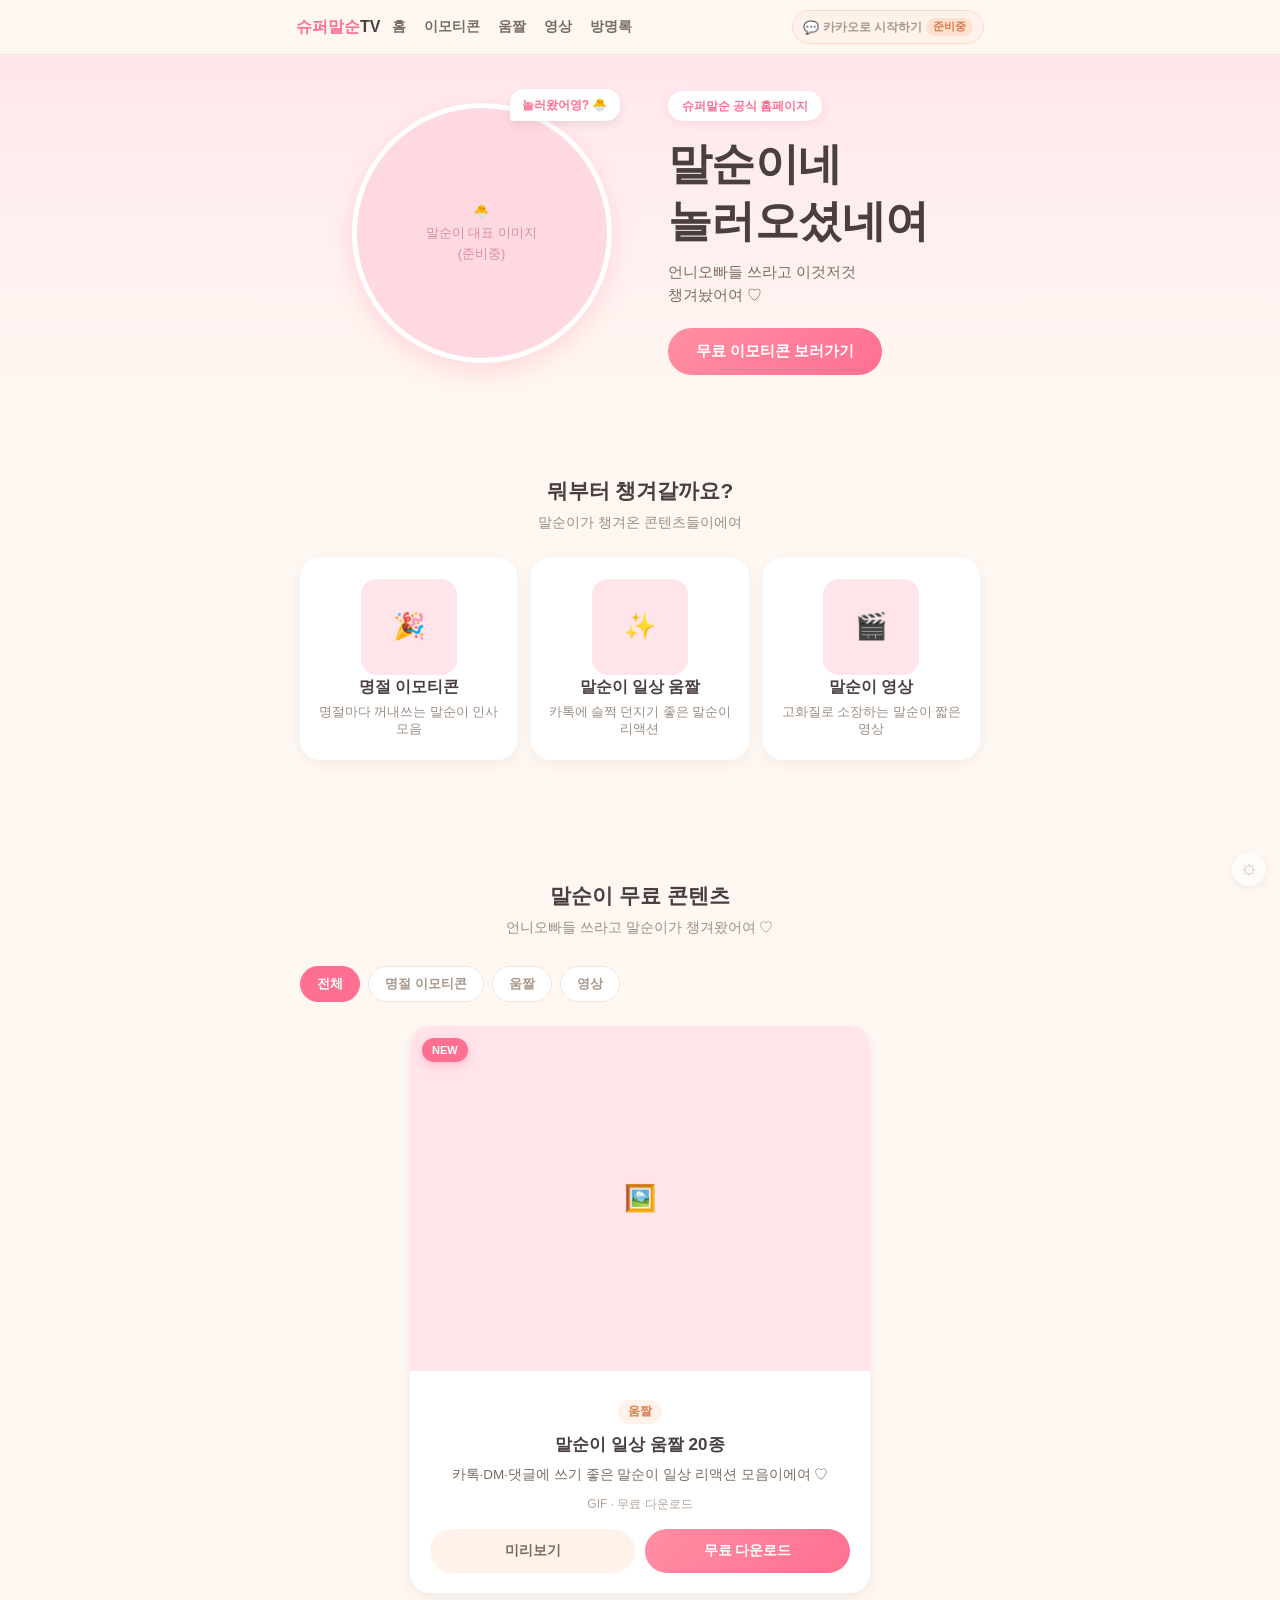
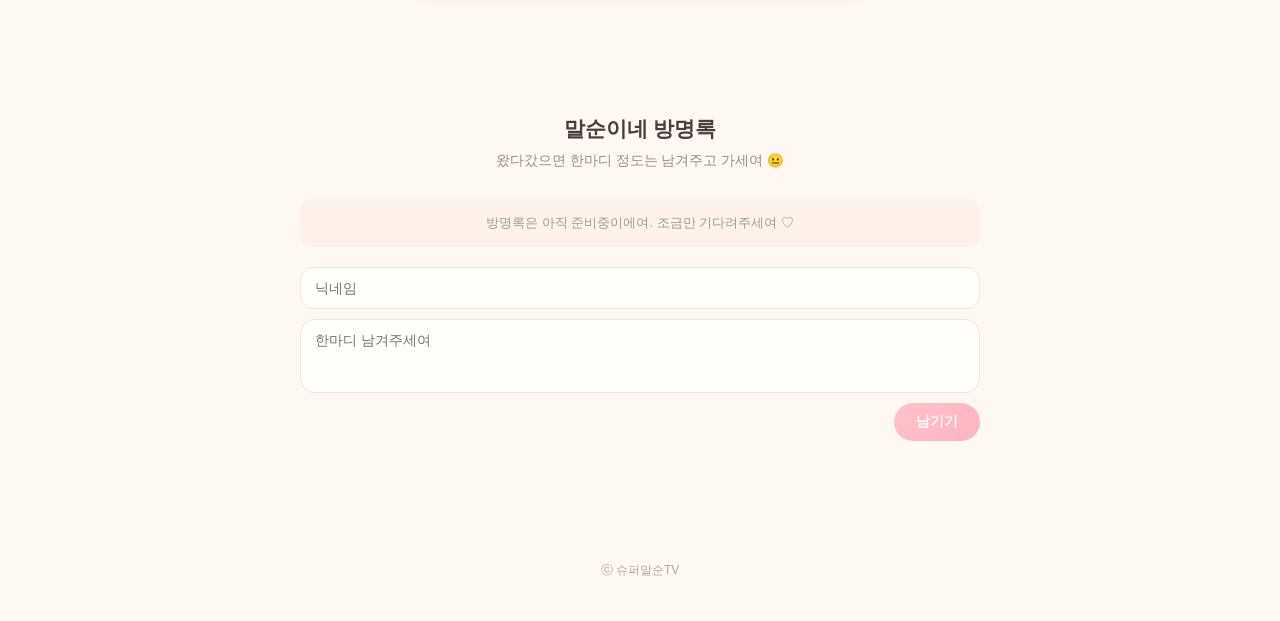
==== index.html @ b6ed2a82 "Initial commit: 슈퍼말순 홈페이지 Co-Authored-By: Claude Sonnet 5 <noreply@anthropic.com>" ====
<!DOCTYPE html>
<html lang="ko">
<head>
<meta charset="UTF-8" />
<meta name="viewport" content="width=device-width, initial-scale=1.0" />
<title>슈퍼말순TV 공식 홈페이지</title>
<link rel="stylesheet" href="style.css" />
</head>
<body>

  <!-- 관리자 모드 표시 배지 (관리자 모드일 때만 보임) -->
  <div id="adminModeBadge" class="admin-mode-badge" hidden>🛠 관리자 모드 (테스트)</div>

  <!-- 상단 브랜드 헤더 -->
  <header class="site-header">
    <div class="site-header-inner">
      <a href="#home" class="brand" data-scroll>슈퍼말순<span>TV</span></a>

      <nav class="main-nav" aria-label="주요 메뉴">
        <a href="#home" data-scroll>홈</a>
        <a href="#contentSection" data-scroll data-filter="all">이모티콘</a>
        <a href="#contentSection" data-scroll data-filter="gif">움짤</a>
        <a href="#contentSection" data-scroll data-filter="video">영상</a>
        <a href="#guestbookSection" data-scroll>방명록</a>
      </nav>

      <button type="button" class="btn-kakao" disabled>
        <span class="kakao-icon" aria-hidden="true">💬</span>
        <span class="kakao-text">카카오로 시작하기</span>
        <span class="badge-soon">준비중</span>
      </button>
    </div>
  </header>

  <main>
    <!-- HERO -->
    <section id="home" class="hero">
      <div class="hero-inner">
        <div class="hero-text">
          <p class="hero-badge">슈퍼말순 공식 홈페이지</p>
          <h1 class="hero-title">말순이네<br />놀러오셨네여</h1>
          <p class="hero-sub">언니오빠들 쓰라고 이것저것<br />챙겨놨어여 ♡</p>
          <button type="button" id="heroCta" class="btn btn-primary hero-cta">
            무료 이모티콘 보러가기
          </button>
        </div>

        <div class="hero-image-wrap">
          <div class="hero-speech-bubble">놀러왔어영? 🐣</div>
          <div class="hero-image">
            <span class="placeholder-text">🐣<br />말순이 대표 이미지<br />(준비중)</span>
            <!-- 실제 이미지 준비되면 images/malsoon-main.png 로 자동 표시됩니다 -->
            <!-- 관리자 모드에서 이미지를 바꾸면 이 img의 src가 JS로 교체됩니다 -->
            <img src="images/malsoon-main.png" alt="슈퍼말순 대표 이미지" onerror="this.style.display='none'" />
          </div>
          <button type="button" id="changeHeroImageBtn" class="btn btn-secondary hero-image-edit-btn" hidden>
            메인 이미지 변경
          </button>
          <input type="file" id="heroImageInput" accept="image/*" hidden />
        </div>
      </div>

      <!-- 관리자 전용 HERO 편집 패널 (관리자 모드일 때만 보임) -->
      <div id="heroAdminPanel" class="admin-panel" hidden>
        <p class="admin-panel-title">🛠 관리자 편집 — 메인 HERO</p>

        <div class="admin-field">
          <label for="heroTitleInput">제목</label>
          <textarea id="heroTitleInput" rows="2"></textarea>
        </div>

        <div class="admin-field">
          <label for="heroDescInput">설명</label>
          <textarea id="heroDescInput" rows="2"></textarea>
        </div>

        <div class="admin-panel-buttons">
          <button type="button" id="heroCancelBtn" class="btn btn-secondary">취소</button>
          <button type="button" id="heroSaveBtn" class="btn btn-primary">저장</button>
        </div>
        <p class="admin-panel-note">※ 지금은 이 브라우저에만 임시 저장돼여 (localStorage)</p>
      </div>
    </section>

    <!-- 카테고리 -->
    <section class="section category-section">
      <h2 class="section-title">뭐부터 챙겨갈까요?</h2>
      <p class="section-sub">말순이가 챙겨온 콘텐츠들이에여</p>

      <div class="category-grid">
        <button type="button" class="category-card" data-filter="holiday">
          <div class="category-image">
            <span class="placeholder-text small">🎉</span>
            <img src="images/category-holiday.png" alt="명절 이모티콘" onerror="this.remove()" />
          </div>
          <h3 class="category-title">명절 이모티콘</h3>
          <p class="category-desc">명절마다 꺼내쓰는 말순이 인사 모음</p>
        </button>

        <button type="button" class="category-card" data-filter="gif">
          <div class="category-image">
            <span class="placeholder-text small">✨</span>
            <img src="images/category-gif.png" alt="말순이 일상 움짤" onerror="this.remove()" />
          </div>
          <h3 class="category-title">말순이 일상 움짤</h3>
          <p class="category-desc">카톡에 슬쩍 던지기 좋은 말순이 리액션</p>
        </button>

        <button type="button" class="category-card" data-filter="video">
          <div class="category-image">
            <span class="placeholder-text small">🎬</span>
            <img src="images/category-video.png" alt="말순이 영상" onerror="this.remove()" />
          </div>
          <h3 class="category-title">말순이 영상</h3>
          <p class="category-desc">고화질로 소장하는 말순이 짧은 영상</p>
        </button>
      </div>
    </section>

    <!-- 콘텐츠 카드 -->
    <section id="contentSection" class="section emoji-section">
      <div class="section-title-row">
        <div class="section-title-deco">
          <img src="images/malsoon-icon.png" alt="" onerror="this.parentElement.style.display='none'" />
        </div>
        <div>
          <h2 class="section-title">말순이 무료 콘텐츠</h2>
          <p class="section-sub">언니오빠들 쓰라고 말순이가 챙겨왔어여 ♡</p>
        </div>
      </div>

      <div class="filter-tabs" id="filterTabs">
        <button type="button" class="filter-tab active" data-filter="all">전체</button>
        <button type="button" class="filter-tab" data-filter="holiday">명절 이모티콘</button>
        <button type="button" class="filter-tab" data-filter="gif">움짤</button>
        <button type="button" class="filter-tab" data-filter="video">영상</button>
      </div>

      <!-- 콘텐츠 카드는 script.js의 contents 배열을 읽어 자동으로 채워집니다 -->
      <div id="contentList" class="emoji-set-list"></div>
    </section>

    <!-- 다운로드 전 구독 팝업 -->
    <div id="subscribeModal" class="modal-overlay">
      <div class="modal-box">
        <p class="modal-title">잠깐만여 ✋</p>
        <p class="modal-text">말순이가 공짜로 챙겨드리는 거니까</p>
        <p class="modal-text">슈퍼말순TV 구독 한번만 부탁드려여 ♡</p>
        <div class="modal-buttons">
          <button id="goSubscribeBtn" class="btn btn-secondary">유튜브 구독하러 가기</button>
          <button id="goKakaoChannelBtn" class="btn btn-secondary">말순이 카카오채널 친구추가</button>
          <button id="confirmDownloadBtn" class="btn btn-primary">이미 했어여 → 다운로드</button>
        </div>
      </div>
    </div>

    <!-- 콘텐츠 미리보기 팝업 (이미지 / 추후 GIF·MP4 대응) -->
    <div id="previewModal" class="modal-overlay">
      <div class="modal-box preview-box">
        <button id="closePreviewBtn" class="preview-close" aria-label="닫기">×</button>
        <div id="previewMedia" class="preview-media"></div>
        <p id="previewTitle" class="preview-title"></p>
      </div>
    </div>

    <!-- 방명록 -->
    <section id="guestbookSection" class="section guestbook-section">
      <div class="guestbook-header">
        <div>
          <h2 class="section-title">말순이네 방명록</h2>
          <p class="section-sub">왔다갔으면 한마디 정도는 남겨주고 가세여 😐</p>
        </div>
        <div class="guestbook-character">
          <img src="images/malsoon-guestbook.png" alt="" onerror="this.parentElement.style.display='none'" />
        </div>
      </div>

      <div id="guestbookNotice" class="guestbook-notice" hidden></div>

      <form id="guestbookForm" class="guestbook-form">
        <input
          type="text"
          id="nickname"
          placeholder="닉네임"
          maxlength="20"
          autocomplete="off"
          required
        />
        <textarea
          id="message"
          placeholder="한마디 남겨주세여"
          maxlength="150"
          rows="3"
          required
        ></textarea>
        <button type="submit" id="submitBtn" class="btn btn-primary">남기기</button>
      </form>

      <ul id="guestbookList" class="guestbook-list"></ul>
    </section>
  </main>

  <footer class="footer">
    <div class="footer-character">
      <img src="images/malsoon-footer.png" alt="" onerror="this.parentElement.style.display='none'" />
    </div>
    <p>ⓒ 슈퍼말순TV</p>
  </footer>

  <!-- 관리자 진입 버튼 (일반 방문자에게 방해되지 않도록 아주 작게) -->
  <button type="button" id="adminGearBtn" class="admin-gear-btn" aria-label="관리자 모드">⚙</button>

  <!-- 관리자 비밀번호 입력 팝업 -->
  <!-- 테스트용 관리자 기능이며 실제 공개 전 서버 인증 방식으로 교체 필요 -->
  <div id="adminLoginModal" class="modal-overlay">
    <div class="modal-box admin-login-box">
      <p class="modal-title">관리자 모드</p>
      <p class="modal-text">테스트용 관리자 비밀번호를 입력해주세여</p>
      <input
        type="password"
        id="adminPasswordInput"
        class="admin-password-input"
        placeholder="비밀번호"
        autocomplete="off"
      />
      <p id="adminLoginError" class="admin-login-error" hidden>비밀번호가 틀렸어여</p>
      <div class="modal-buttons">
        <button type="button" id="adminLoginCancelBtn" class="btn btn-secondary">취소</button>
        <button type="button" id="adminLoginConfirmBtn" class="btn btn-primary">확인</button>
      </div>
    </div>
  </div>

  <!-- Supabase 클라이언트 (방명록 저장용) -->
  <script src="https://cdn.jsdelivr.net/npm/@supabase/supabase-js@2"></script>
  <script src="script.js"></script>
</body>
</html>
---- style.css ----
/* ===== 기본 설정 ===== */
* {
  box-sizing: border-box;
}

html {
  scroll-behavior: smooth;
}

body {
  margin: 0;
  padding: 0;
  background-color: #fff8f2; /* 따뜻한 아이보리 */
  color: #4a3f3f;
  font-family: "Apple SD Gothic Neo", "Malgun Gothic", "Pretendard", sans-serif;
  line-height: 1.5;
}

img {
  max-width: 100%;
  display: block;
}

/* hidden 속성은 다른 클래스의 display 값보다 항상 우선합니다.
   (예: 관리자 전용 버튼이 일반 방문자에게 노출되는 것을 방지) */
[hidden] {
  display: none !important;
}

button {
  font-family: inherit;
  cursor: pointer;
  border: none;
  background: none;
}

a {
  color: inherit;
  text-decoration: none;
}

/* ===== 공통 레이아웃 ===== */
.section {
  max-width: 720px;
  margin: 0 auto;
  padding: 44px 20px;
  scroll-margin-top: 64px;
}

.section-title {
  font-size: 21px;
  text-align: center;
  margin: 0 0 6px;
  color: #4a3f3f;
  font-weight: 800;
}

.section-sub {
  text-align: center;
  font-size: 13.5px;
  color: #9c8d82;
  margin-top: 0;
  margin-bottom: 24px;
}

.section-title-row {
  display: flex;
  align-items: center;
  justify-content: center;
  gap: 10px;
  margin-bottom: 4px;
}

.section-title-deco {
  width: 40px;
  height: 40px;
  flex-shrink: 0;
}

.section-title-deco img {
  width: 100%;
  height: 100%;
  object-fit: contain;
}

/* ===== 상단 브랜드 헤더 ===== */
.site-header {
  position: sticky;
  top: 0;
  z-index: 50;
  background: rgba(255, 248, 242, 0.92);
  backdrop-filter: blur(6px);
  border-bottom: 1px solid #f5e4de;
}

.site-header-inner {
  max-width: 720px;
  margin: 0 auto;
  padding: 10px 16px;
  display: flex;
  align-items: center;
  gap: 10px;
}

.brand {
  font-size: 16px;
  font-weight: 800;
  color: #ff6f91;
  white-space: nowrap;
  flex-shrink: 0;
}

.brand span {
  color: #4a3f3f;
  font-weight: 700;
}

.main-nav {
  flex: 1;
  display: flex;
  gap: 14px;
  overflow-x: auto;
  scrollbar-width: none;
  -webkit-overflow-scrolling: touch;
}

.main-nav::-webkit-scrollbar {
  display: none;
}

.main-nav a {
  font-size: 13.5px;
  font-weight: 600;
  color: #7a6c62;
  white-space: nowrap;
  padding: 4px 2px;
}

.main-nav a:hover {
  color: #ff6f91;
}

.btn-kakao {
  flex-shrink: 0;
  display: flex;
  align-items: center;
  gap: 4px;
  background: #fff2ea;
  border: 1px solid #ffd9c7;
  border-radius: 999px;
  padding: 7px 10px;
  font-size: 12px;
  font-weight: 700;
  color: #a9998c;
}

.btn-kakao:disabled {
  cursor: default;
}

.kakao-icon {
  font-size: 13px;
}

.badge-soon {
  background: #ffe1cf;
  color: #d97a4b;
  border-radius: 999px;
  padding: 2px 7px;
  font-size: 10.5px;
  font-weight: 800;
}

/* ===== HERO ===== */
.hero {
  padding: 36px 20px 40px;
  background: linear-gradient(180deg, #ffe7ec 0%, #fff8f2 100%);
  scroll-margin-top: 56px;
}

.hero-inner {
  max-width: 720px;
  margin: 0 auto;
  display: flex;
  flex-direction: column;
  align-items: center;
  gap: 24px;
  text-align: center;
}

.hero-badge {
  display: inline-block;
  background: #ffffff;
  color: #ff6f91;
  font-size: 12px;
  font-weight: 700;
  padding: 6px 14px;
  border-radius: 999px;
  margin: 0 0 14px;
  box-shadow: 0 3px 10px rgba(255, 111, 145, 0.15);
}

.hero-title {
  font-size: 32px;
  line-height: 1.3;
  margin: 0 0 12px;
  color: #4a3f3f;
  font-weight: 800;
  letter-spacing: -0.5px;
}

.hero-sub {
  font-size: 15px;
  color: #7a6c62;
  margin: 0 0 22px;
}

.hero-cta {
  padding: 14px 28px;
  font-size: 15px;
}

.hero-image-wrap {
  position: relative;
}

.hero-speech-bubble {
  position: absolute;
  top: -14px;
  right: -8px;
  background: #ffffff;
  color: #ff6f91;
  font-size: 12px;
  font-weight: 700;
  padding: 7px 12px;
  border-radius: 14px 14px 14px 2px;
  box-shadow: 0 4px 10px rgba(0, 0, 0, 0.08);
  animation: bubble-bounce 2.4s ease-in-out infinite;
  z-index: 2;
}

@keyframes bubble-bounce {
  0%, 100% { transform: translateY(0); }
  50% { transform: translateY(-4px); }
}

.hero-image {
  position: relative;
  width: 220px;
  height: 220px;
  margin: 0 auto;
  border-radius: 50%;
  background-color: #ffd9e2;
  display: flex;
  align-items: center;
  justify-content: center;
  overflow: hidden;
  border: 5px solid #ffffff;
  box-shadow: 0 10px 24px rgba(255, 111, 145, 0.2);
}

.hero-image img {
  position: absolute;
  top: 0;
  left: 0;
  width: 100%;
  height: 100%;
  object-fit: cover;
}

.placeholder-text {
  font-size: 13px;
  color: #d68fa0;
  text-align: center;
  line-height: 1.6;
}

.placeholder-text.small {
  font-size: 26px;
}

/* ===== 카테고리 ===== */
.category-grid {
  display: grid;
  grid-template-columns: 1fr;
  gap: 14px;
}

.category-card {
  background: #ffffff;
  border-radius: 20px;
  padding: 16px;
  text-align: left;
  box-shadow: 0 4px 14px rgba(0, 0, 0, 0.05);
  display: grid;
  grid-template-columns: 68px 1fr;
  grid-template-rows: auto auto;
  align-items: center;
  column-gap: 14px;
  row-gap: 2px;
  transition: transform 0.15s ease, box-shadow 0.15s ease;
}

.category-card:hover,
.category-card:active {
  transform: translateY(-2px);
  box-shadow: 0 8px 18px rgba(255, 111, 145, 0.15);
}

.category-image {
  position: relative;
  grid-column: 1;
  grid-row: 1 / 3;
  width: 68px;
  height: 68px;
  flex-shrink: 0;
  border-radius: 16px;
  background-color: #ffe4ea;
  display: flex;
  align-items: center;
  justify-content: center;
  overflow: hidden;
}

.category-image img {
  position: absolute;
  top: 0;
  left: 0;
  width: 100%;
  height: 100%;
  object-fit: cover;
}

.category-title {
  grid-column: 2;
  grid-row: 1;
  font-size: 15.5px;
  margin: 0 0 4px;
  color: #4a3f3f;
  font-weight: 700;
}

.category-desc {
  grid-column: 2;
  grid-row: 2;
  font-size: 12.5px;
  color: #9c8d82;
  margin: 0;
}

/* ===== 필터 탭 ===== */
.filter-tabs {
  display: flex;
  gap: 8px;
  overflow-x: auto;
  padding-bottom: 4px;
  margin-bottom: 20px;
  scrollbar-width: none;
}

.filter-tabs::-webkit-scrollbar {
  display: none;
}

.filter-tab {
  flex-shrink: 0;
  padding: 8px 16px;
  border-radius: 999px;
  font-size: 13px;
  font-weight: 700;
  color: #a9998c;
  background: #ffffff;
  border: 1px solid #f5e4de;
  transition: background 0.15s ease, color 0.15s ease;
}

.filter-tab.active {
  background: #ff6f91;
  color: #ffffff;
  border-color: #ff6f91;
}

/* ===== 콘텐츠 카드 ===== */
.emoji-set-list {
  display: flex;
  flex-direction: column;
  gap: 18px;
}

.emoji-set-card {
  position: relative;
  background-color: #fff;
  border-radius: 20px;
  overflow: hidden;
  box-shadow: 0 4px 14px rgba(0, 0, 0, 0.06);
  transition: transform 0.15s ease;
}

.emoji-set-card:hover {
  transform: translateY(-2px);
}

.new-badge {
  position: absolute;
  top: 12px;
  left: 12px;
  background: #ff6f91;
  color: #fff;
  font-size: 11px;
  font-weight: 800;
  padding: 4px 10px;
  border-radius: 999px;
  z-index: 2;
  box-shadow: 0 3px 8px rgba(255, 111, 145, 0.35);
}

.emoji-set-image {
  position: relative;
  width: 100%;
  aspect-ratio: 4 / 3;
  background-color: #ffe4ea;
  display: flex;
  align-items: center;
  justify-content: center;
}

.emoji-set-image img {
  position: absolute;
  top: 0;
  left: 0;
  width: 100%;
  height: 100%;
  object-fit: cover;
}

.emoji-set-body {
  padding: 18px 20px 20px;
  text-align: center;
}

.emoji-set-category {
  display: inline-block;
  background: #fff2ea;
  color: #d97a4b;
  font-size: 11.5px;
  font-weight: 700;
  padding: 3px 10px;
  border-radius: 999px;
  margin-bottom: 8px;
}

.emoji-set-title {
  font-size: 17px;
  margin: 0 0 8px;
  color: #4a3f3f;
  font-weight: 700;
}

.emoji-set-desc {
  font-size: 13.5px;
  color: #7a6c62;
  margin: 0 0 10px;
}

.emoji-set-info {
  font-size: 12px;
  color: #b3a599;
  margin: 0 0 16px;
}

.emoji-set-buttons {
  display: flex;
  gap: 10px;
}

.emoji-set-buttons .btn {
  flex: 1;
  padding: 13px;
  font-size: 14px;
}

.btn {
  border-radius: 999px;
  font-weight: 700;
  transition: transform 0.1s ease, opacity 0.1s ease;
}

.btn:active {
  transform: scale(0.97);
}

.btn:disabled {
  opacity: 0.5;
  cursor: not-allowed;
}

.btn-primary {
  background: linear-gradient(135deg, #ff8fa3, #ff6f91);
  color: #ffffff;
}

.btn-secondary {
  background-color: #fff2ea;
  color: #7a6c62;
}

/* ===== 구독 팝업 ===== */
.modal-overlay {
  display: none;
  position: fixed;
  inset: 0;
  background: rgba(74, 63, 63, 0.45);
  align-items: center;
  justify-content: center;
  padding: 20px;
  z-index: 100;
}

.modal-overlay.active {
  display: flex;
}

.modal-box {
  background: #fffdfa;
  border-radius: 22px;
  padding: 28px 24px;
  max-width: 320px;
  width: 100%;
  text-align: center;
  box-shadow: 0 10px 30px rgba(0, 0, 0, 0.2);
}

.modal-title {
  font-size: 18px;
  font-weight: 800;
  margin: 0 0 12px;
}

.modal-text {
  font-size: 14px;
  color: #7a6c62;
  margin: 0 0 8px;
}

.modal-buttons {
  margin-top: 20px;
  display: flex;
  flex-direction: column;
  gap: 10px;
}

/* ===== 콘텐츠 미리보기 팝업 ===== */
.preview-box {
  position: relative;
  max-width: 360px;
  padding: 20px;
}

.preview-close {
  position: absolute;
  top: 10px;
  right: 14px;
  background: none;
  border: none;
  font-size: 22px;
  line-height: 1;
  color: #b3a599;
  padding: 4px;
}

.preview-media {
  width: 100%;
  aspect-ratio: 4 / 3;
  border-radius: 16px;
  overflow: hidden;
  background-color: #ffe4ea;
  display: flex;
  align-items: center;
  justify-content: center;
}

.preview-media img,
.preview-media video {
  width: 100%;
  height: 100%;
  object-fit: cover;
}

.preview-title {
  margin: 14px 0 0;
  font-size: 15px;
  font-weight: 700;
  color: #4a3f3f;
}

.modal-buttons .btn {
  padding: 13px;
  font-size: 14px;
}

/* ===== 방명록 ===== */
.guestbook-section {
  padding-bottom: 60px;
}

.guestbook-header {
  display: flex;
  align-items: center;
  justify-content: center;
  gap: 14px;
  margin-bottom: 4px;
}

.guestbook-character {
  width: 56px;
  height: 56px;
  flex-shrink: 0;
}

.guestbook-character img {
  width: 100%;
  height: 100%;
  object-fit: contain;
}

.guestbook-notice {
  text-align: center;
  font-size: 13px;
  color: #a9998c;
  background: #fff2ea;
  border-radius: 12px;
  padding: 14px;
  margin-bottom: 20px;
}

.guestbook-form {
  display: flex;
  flex-direction: column;
  gap: 10px;
  margin-bottom: 24px;
}

.guestbook-form input,
.guestbook-form textarea {
  border: 1px solid #f5e4de;
  background: #fffdfa;
  border-radius: 14px;
  padding: 12px 14px;
  font-size: 14px;
  font-family: inherit;
  resize: none;
  color: #4a3f3f;
}

.guestbook-form input:focus,
.guestbook-form textarea:focus {
  outline: none;
  border-color: #ff8fa3;
}

.guestbook-form .btn {
  align-self: flex-end;
  padding: 10px 22px;
  font-size: 14px;
}

.guestbook-list {
  list-style: none;
  margin: 0;
  padding: 0;
  display: flex;
  flex-direction: column;
  gap: 10px;
}

.guestbook-item {
  background: #fffdfa;
  border: 1px solid #f5e4de;
  border-radius: 16px;
  padding: 14px 16px;
}

.guestbook-nickname {
  font-weight: 700;
  font-size: 14px;
  color: #ff6f91;
}

.guestbook-message {
  font-size: 14px;
  color: #4a3f3f;
  margin: 6px 0;
  white-space: pre-wrap;
  word-break: break-word;
}

.guestbook-time {
  font-size: 11px;
  color: #b3a599;
}

.guestbook-empty {
  text-align: center;
  font-size: 13px;
  color: #b3a599;
  padding: 16px 0;
}

/* ===== 푸터 ===== */
.footer {
  text-align: center;
  font-size: 12px;
  color: #b3a599;
  padding: 24px 20px 30px;
}

.footer-character {
  width: 64px;
  height: 64px;
  margin: 0 auto 8px;
}

.footer-character img {
  width: 100%;
  height: 100%;
  object-fit: contain;
}

/* ===== 관리자 모드 ===== */
.admin-mode-badge {
  position: fixed;
  right: 14px;
  bottom: 56px;
  background: #ff6f91;
  color: #fff;
  font-size: 11.5px;
  font-weight: 800;
  padding: 6px 12px;
  border-radius: 999px;
  z-index: 200;
  box-shadow: 0 4px 10px rgba(255, 111, 145, 0.35);
  white-space: nowrap;
}

.admin-gear-btn {
  position: fixed;
  right: 14px;
  bottom: 14px;
  width: 34px;
  height: 34px;
  border-radius: 50%;
  background: #ffffff;
  color: #b3a599;
  font-size: 15px;
  display: flex;
  align-items: center;
  justify-content: center;
  box-shadow: 0 2px 8px rgba(0, 0, 0, 0.12);
  opacity: 0.55;
  z-index: 200;
  transition: opacity 0.15s ease, background 0.15s ease, color 0.15s ease;
}

.admin-gear-btn:hover {
  opacity: 1;
}

.admin-gear-btn.active {
  background: #ff6f91;
  color: #fff;
  opacity: 1;
}

.admin-login-box {
  text-align: left;
}

.admin-login-box .modal-title,
.admin-login-box .modal-text {
  text-align: center;
}

.admin-password-input {
  width: 100%;
  margin-top: 14px;
  border: 1px solid #f5e4de;
  background: #fffdfa;
  border-radius: 12px;
  padding: 12px 14px;
  font-size: 14px;
  font-family: inherit;
  color: #4a3f3f;
}

.admin-password-input:focus {
  outline: none;
  border-color: #ff8fa3;
}

.admin-login-error {
  color: #ff6f91;
  font-size: 12.5px;
  margin: 8px 0 0;
  text-align: center;
}

.hero-image-edit-btn {
  display: block;
  margin: 16px auto 0;
  padding: 9px 18px;
  font-size: 13px;
}

.admin-panel {
  max-width: 420px;
  margin: 24px auto 0;
  background: #fffdfa;
  border: 1.5px dashed #ff8fa3;
  border-radius: 18px;
  padding: 18px 18px 16px;
}

.admin-panel-title {
  font-size: 13.5px;
  font-weight: 800;
  color: #ff6f91;
  margin: 0 0 14px;
  text-align: center;
}

.admin-field {
  margin-bottom: 12px;
}

.admin-field label {
  display: block;
  font-size: 12.5px;
  font-weight: 700;
  color: #7a6c62;
  margin-bottom: 6px;
}

.admin-field textarea {
  width: 100%;
  border: 1px solid #f5e4de;
  background: #ffffff;
  border-radius: 12px;
  padding: 10px 12px;
  font-size: 13.5px;
  font-family: inherit;
  color: #4a3f3f;
  resize: none;
}

.admin-field textarea:focus {
  outline: none;
  border-color: #ff8fa3;
}

.admin-panel-buttons {
  display: flex;
  gap: 10px;
  margin-top: 14px;
}

.admin-panel-buttons .btn {
  flex: 1;
  padding: 11px;
  font-size: 13.5px;
}

.admin-panel-note {
  text-align: center;
  font-size: 11px;
  color: #b3a599;
  margin: 10px 0 0;
}

/* ===== PC 화면 ===== */
@media (min-width: 720px) {
  .hero-inner {
    flex-direction: row-reverse;
    text-align: left;
    justify-content: center;
    gap: 56px;
  }

  .hero-text {
    text-align: left;
  }

  .hero-title {
    font-size: 44px;
  }

  .hero-image {
    width: 260px;
    height: 260px;
  }

  .section {
    padding: 60px 20px;
  }

  .category-grid {
    grid-template-columns: repeat(3, 1fr);
  }

  .category-card {
    display: flex;
    flex-direction: column;
    text-align: center;
    padding: 22px 16px;
  }

  .category-image {
    width: 96px;
    height: 96px;
  }

  .emoji-set-list {
    max-width: 460px;
    margin-left: auto;
    margin-right: auto;
  }
}

@media (max-width: 599px) {
  .kakao-text {
    display: none;
  }

  .main-nav {
    gap: 10px;
  }

  .main-nav a {
    font-size: 12.5px;
  }
}
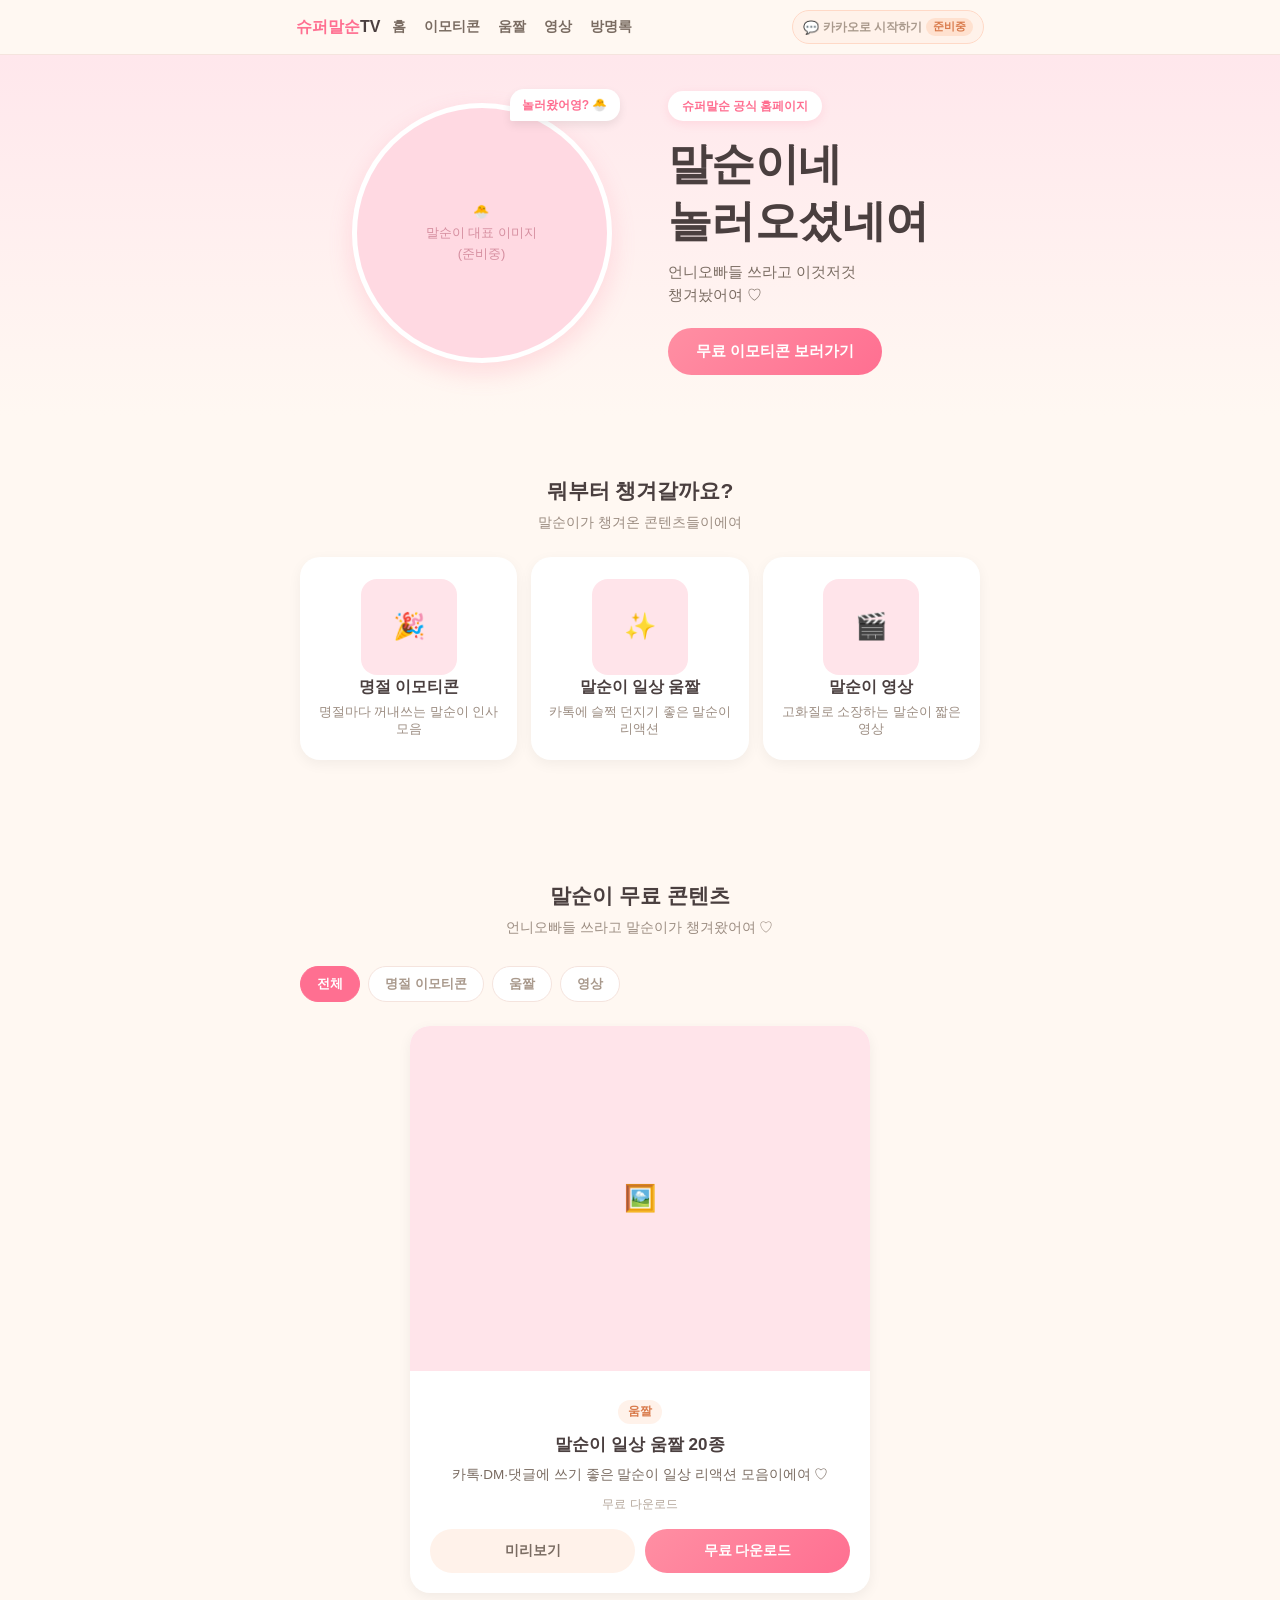
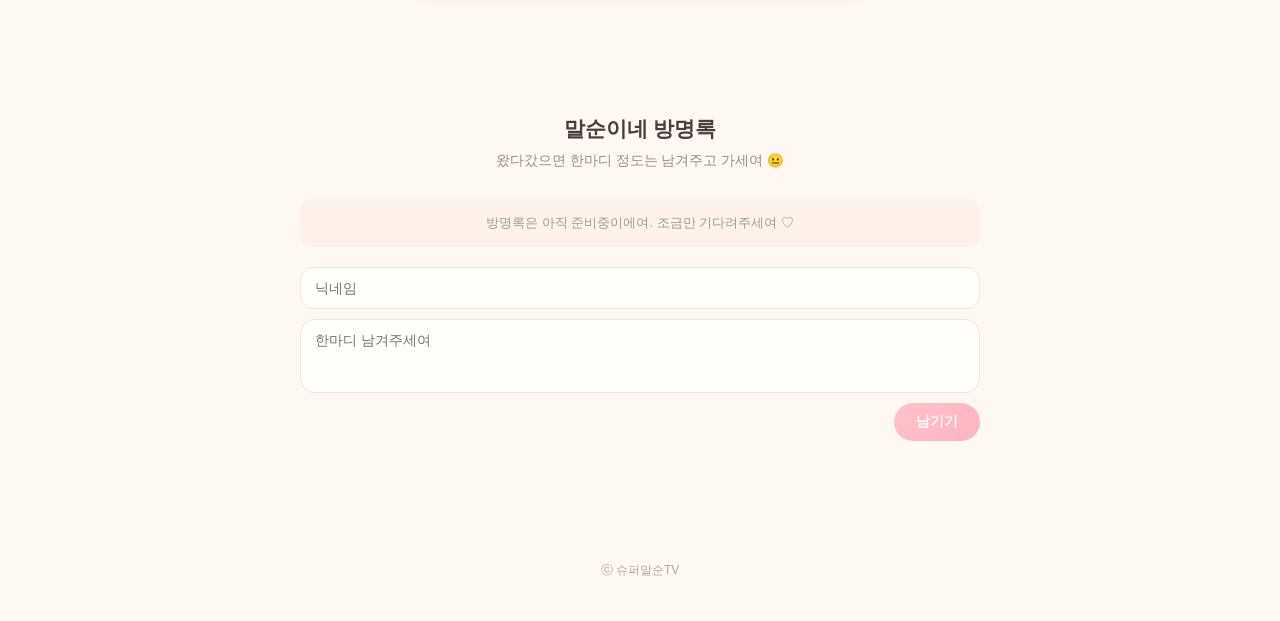
==== commit 1d85637c: "Add Supabase-backed admin page and content management - Add admin.html/admin.js/admin.css: email log" ====
--- a/index.html
+++ b/index.html
@@ -7,9 +7,6 @@
 <link rel="stylesheet" href="style.css" />
 </head>
 <body>
-
-  <!-- 관리자 모드 표시 배지 (관리자 모드일 때만 보임) -->
-  <div id="adminModeBadge" class="admin-mode-badge" hidden>🛠 관리자 모드 (테스트)</div>
 
   <!-- 상단 브랜드 헤더 -->
   <header class="site-header">
@@ -50,35 +47,10 @@
           <div class="hero-image">
             <span class="placeholder-text">🐣<br />말순이 대표 이미지<br />(준비중)</span>
             <!-- 실제 이미지 준비되면 images/malsoon-main.png 로 자동 표시됩니다 -->
-            <!-- 관리자 모드에서 이미지를 바꾸면 이 img의 src가 JS로 교체됩니다 -->
+            <!-- Supabase 연결 후에는 admin.html에서 등록한 이미지로 JS가 src를 교체합니다 -->
             <img src="images/malsoon-main.png" alt="슈퍼말순 대표 이미지" onerror="this.style.display='none'" />
           </div>
-          <button type="button" id="changeHeroImageBtn" class="btn btn-secondary hero-image-edit-btn" hidden>
-            메인 이미지 변경
-          </button>
-          <input type="file" id="heroImageInput" accept="image/*" hidden />
         </div>
-      </div>
-
-      <!-- 관리자 전용 HERO 편집 패널 (관리자 모드일 때만 보임) -->
-      <div id="heroAdminPanel" class="admin-panel" hidden>
-        <p class="admin-panel-title">🛠 관리자 편집 — 메인 HERO</p>
-
-        <div class="admin-field">
-          <label for="heroTitleInput">제목</label>
-          <textarea id="heroTitleInput" rows="2"></textarea>
-        </div>
-
-        <div class="admin-field">
-          <label for="heroDescInput">설명</label>
-          <textarea id="heroDescInput" rows="2"></textarea>
-        </div>
-
-        <div class="admin-panel-buttons">
-          <button type="button" id="heroCancelBtn" class="btn btn-secondary">취소</button>
-          <button type="button" id="heroSaveBtn" class="btn btn-primary">저장</button>
-        </div>
-        <p class="admin-panel-note">※ 지금은 이 브라우저에만 임시 저장돼여 (localStorage)</p>
       </div>
     </section>
 
@@ -207,32 +179,9 @@
     <p>ⓒ 슈퍼말순TV</p>
   </footer>
 
-  <!-- 관리자 진입 버튼 (일반 방문자에게 방해되지 않도록 아주 작게) -->
-  <button type="button" id="adminGearBtn" class="admin-gear-btn" aria-label="관리자 모드">⚙</button>
-
-  <!-- 관리자 비밀번호 입력 팝업 -->
-  <!-- 테스트용 관리자 기능이며 실제 공개 전 서버 인증 방식으로 교체 필요 -->
-  <div id="adminLoginModal" class="modal-overlay">
-    <div class="modal-box admin-login-box">
-      <p class="modal-title">관리자 모드</p>
-      <p class="modal-text">테스트용 관리자 비밀번호를 입력해주세여</p>
-      <input
-        type="password"
-        id="adminPasswordInput"
-        class="admin-password-input"
-        placeholder="비밀번호"
-        autocomplete="off"
-      />
-      <p id="adminLoginError" class="admin-login-error" hidden>비밀번호가 틀렸어여</p>
-      <div class="modal-buttons">
-        <button type="button" id="adminLoginCancelBtn" class="btn btn-secondary">취소</button>
-        <button type="button" id="adminLoginConfirmBtn" class="btn btn-primary">확인</button>
-      </div>
-    </div>
-  </div>
-
-  <!-- Supabase 클라이언트 (방명록 저장용) -->
+  <!-- Supabase 클라이언트 (방명록 / 콘텐츠 / HERO 설정 조회용) -->
   <script src="https://cdn.jsdelivr.net/npm/@supabase/supabase-js@2"></script>
+  <script src="supabase-config.js"></script>
   <script src="script.js"></script>
 </body>
 </html>
--- a/style.css
+++ b/style.css
@@ -424,7 +424,8 @@
   justify-content: center;
 }
 
-.emoji-set-image img {
+.emoji-set-image img,
+.emoji-set-image video {
   position: absolute;
   top: 0;
   left: 0;
@@ -726,156 +727,6 @@
   object-fit: contain;
 }
 
-/* ===== 관리자 모드 ===== */
-.admin-mode-badge {
-  position: fixed;
-  right: 14px;
-  bottom: 56px;
-  background: #ff6f91;
-  color: #fff;
-  font-size: 11.5px;
-  font-weight: 800;
-  padding: 6px 12px;
-  border-radius: 999px;
-  z-index: 200;
-  box-shadow: 0 4px 10px rgba(255, 111, 145, 0.35);
-  white-space: nowrap;
-}
-
-.admin-gear-btn {
-  position: fixed;
-  right: 14px;
-  bottom: 14px;
-  width: 34px;
-  height: 34px;
-  border-radius: 50%;
-  background: #ffffff;
-  color: #b3a599;
-  font-size: 15px;
-  display: flex;
-  align-items: center;
-  justify-content: center;
-  box-shadow: 0 2px 8px rgba(0, 0, 0, 0.12);
-  opacity: 0.55;
-  z-index: 200;
-  transition: opacity 0.15s ease, background 0.15s ease, color 0.15s ease;
-}
-
-.admin-gear-btn:hover {
-  opacity: 1;
-}
-
-.admin-gear-btn.active {
-  background: #ff6f91;
-  color: #fff;
-  opacity: 1;
-}
-
-.admin-login-box {
-  text-align: left;
-}
-
-.admin-login-box .modal-title,
-.admin-login-box .modal-text {
-  text-align: center;
-}
-
-.admin-password-input {
-  width: 100%;
-  margin-top: 14px;
-  border: 1px solid #f5e4de;
-  background: #fffdfa;
-  border-radius: 12px;
-  padding: 12px 14px;
-  font-size: 14px;
-  font-family: inherit;
-  color: #4a3f3f;
-}
-
-.admin-password-input:focus {
-  outline: none;
-  border-color: #ff8fa3;
-}
-
-.admin-login-error {
-  color: #ff6f91;
-  font-size: 12.5px;
-  margin: 8px 0 0;
-  text-align: center;
-}
-
-.hero-image-edit-btn {
-  display: block;
-  margin: 16px auto 0;
-  padding: 9px 18px;
-  font-size: 13px;
-}
-
-.admin-panel {
-  max-width: 420px;
-  margin: 24px auto 0;
-  background: #fffdfa;
-  border: 1.5px dashed #ff8fa3;
-  border-radius: 18px;
-  padding: 18px 18px 16px;
-}
-
-.admin-panel-title {
-  font-size: 13.5px;
-  font-weight: 800;
-  color: #ff6f91;
-  margin: 0 0 14px;
-  text-align: center;
-}
-
-.admin-field {
-  margin-bottom: 12px;
-}
-
-.admin-field label {
-  display: block;
-  font-size: 12.5px;
-  font-weight: 700;
-  color: #7a6c62;
-  margin-bottom: 6px;
-}
-
-.admin-field textarea {
-  width: 100%;
-  border: 1px solid #f5e4de;
-  background: #ffffff;
-  border-radius: 12px;
-  padding: 10px 12px;
-  font-size: 13.5px;
-  font-family: inherit;
-  color: #4a3f3f;
-  resize: none;
-}
-
-.admin-field textarea:focus {
-  outline: none;
-  border-color: #ff8fa3;
-}
-
-.admin-panel-buttons {
-  display: flex;
-  gap: 10px;
-  margin-top: 14px;
-}
-
-.admin-panel-buttons .btn {
-  flex: 1;
-  padding: 11px;
-  font-size: 13.5px;
-}
-
-.admin-panel-note {
-  text-align: center;
-  font-size: 11px;
-  color: #b3a599;
-  margin: 10px 0 0;
-}
-
 /* ===== PC 화면 ===== */
 @media (min-width: 720px) {
   .hero-inner {
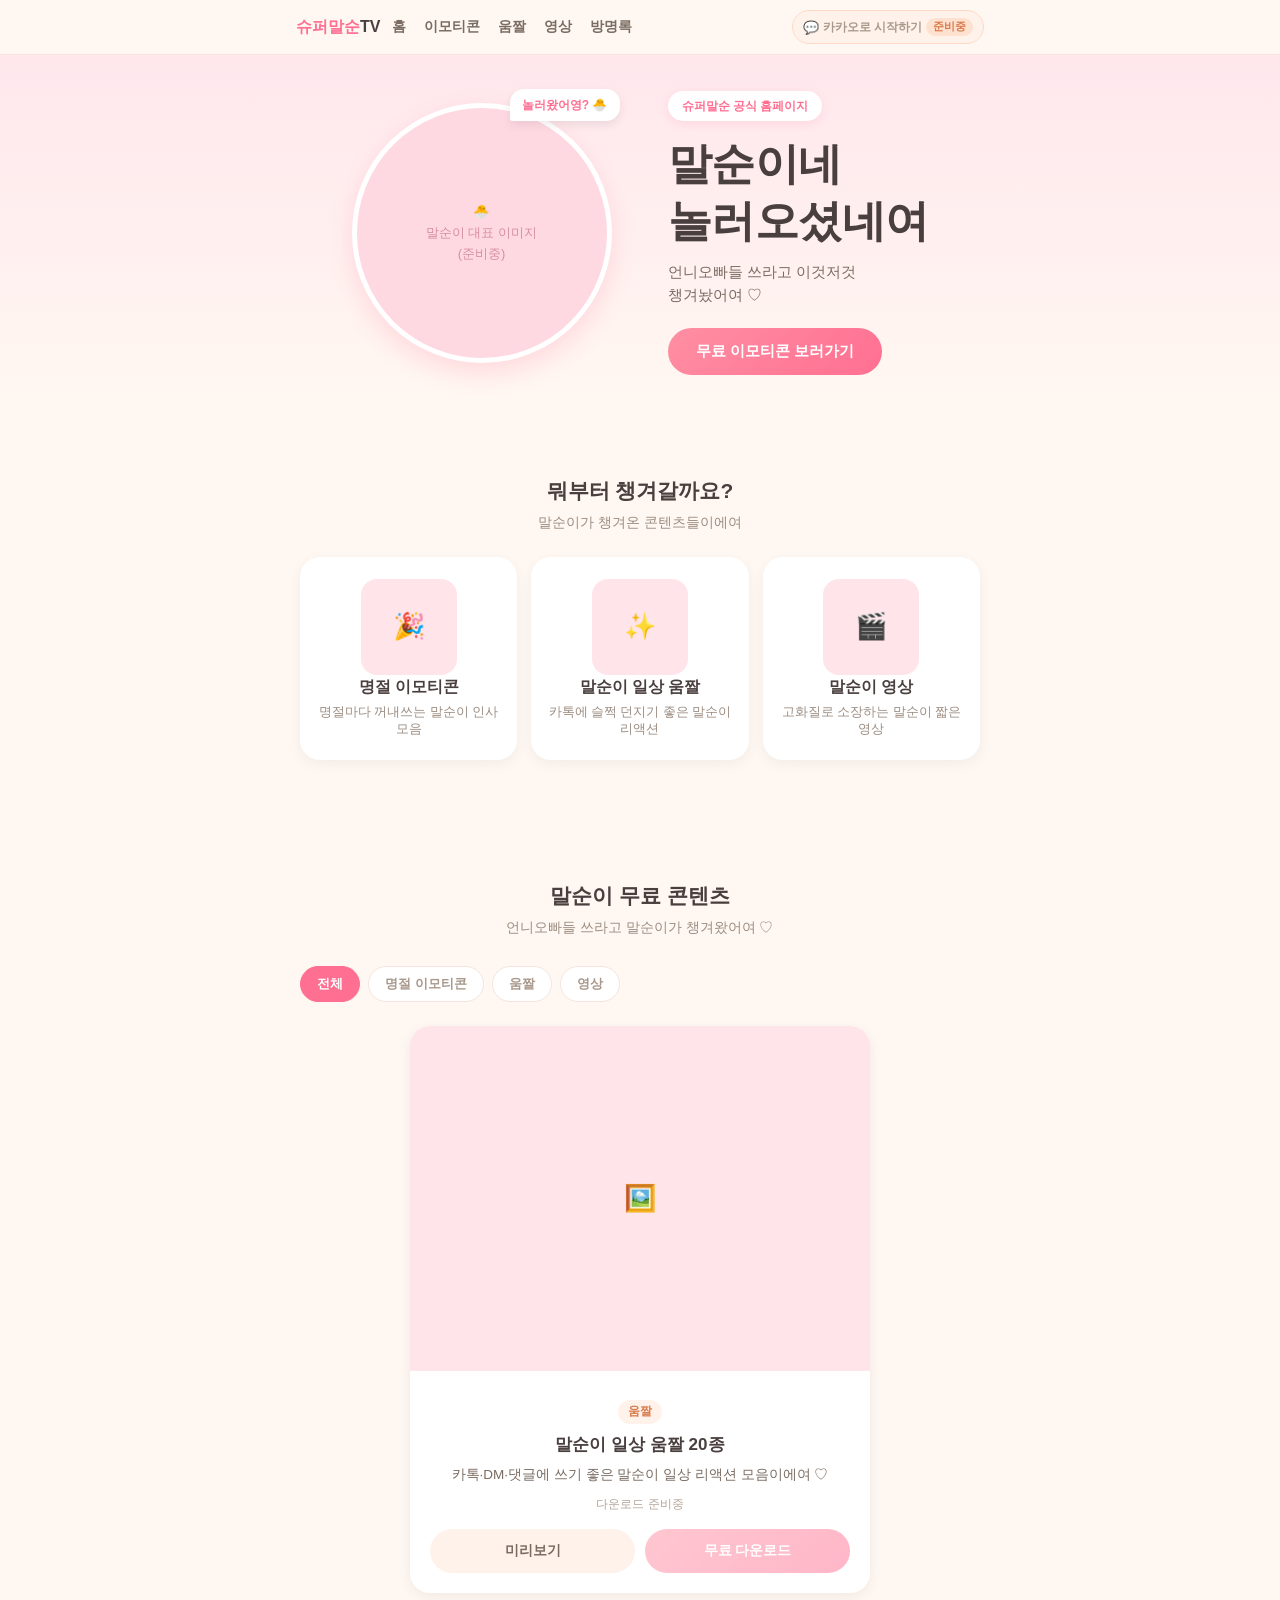
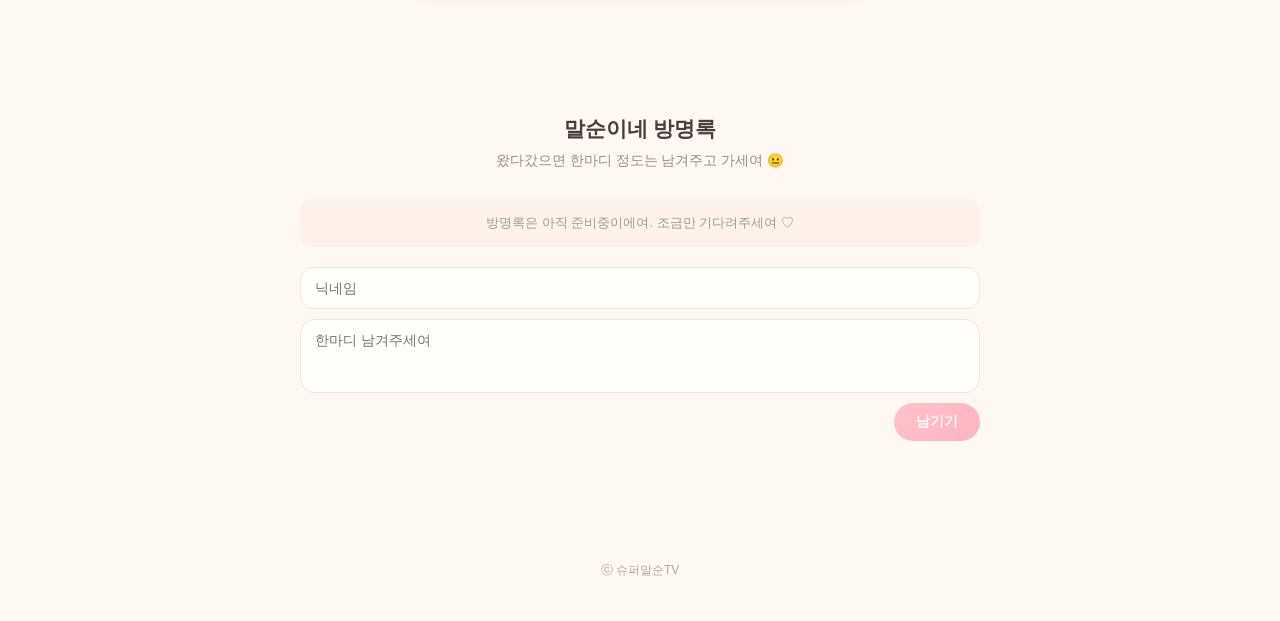
==== commit 0df4f445: "Support multi-file GIF/MP4 sets in content registration - admin.html/admin.js: replace single previe" ====
--- a/index.html
+++ b/index.html
@@ -182,6 +182,8 @@
   <!-- Supabase 클라이언트 (방명록 / 콘텐츠 / HERO 설정 조회용) -->
   <script src="https://cdn.jsdelivr.net/npm/@supabase/supabase-js@2"></script>
   <script src="supabase-config.js"></script>
+  <!-- 세트 다운로드 시 여러 파일을 zip으로 묶기 위한 라이브러리 -->
+  <script src="https://cdn.jsdelivr.net/npm/jszip@3.10.1/dist/jszip.min.js"></script>
   <script src="script.js"></script>
 </body>
 </html>
--- a/style.css
+++ b/style.css
@@ -571,20 +571,31 @@
 
 .preview-media {
   width: 100%;
+  max-height: 60vh;
+  overflow-y: auto;
+  border-radius: 16px;
+  background-color: #ffe4ea;
+  display: flex;
+  flex-direction: column;
+  align-items: center;
+  justify-content: center;
+  gap: 8px;
+  padding: 8px;
+}
+
+.preview-media:empty,
+.preview-media:has(.placeholder-text) {
   aspect-ratio: 4 / 3;
-  border-radius: 16px;
-  overflow: hidden;
-  background-color: #ffe4ea;
-  display: flex;
-  align-items: center;
-  justify-content: center;
 }
 
 .preview-media img,
 .preview-media video {
   width: 100%;
-  height: 100%;
-  object-fit: cover;
+  max-height: 55vh;
+  border-radius: 10px;
+  object-fit: contain;
+  background-color: #fffdfa;
+  flex-shrink: 0;
 }
 
 .preview-title {
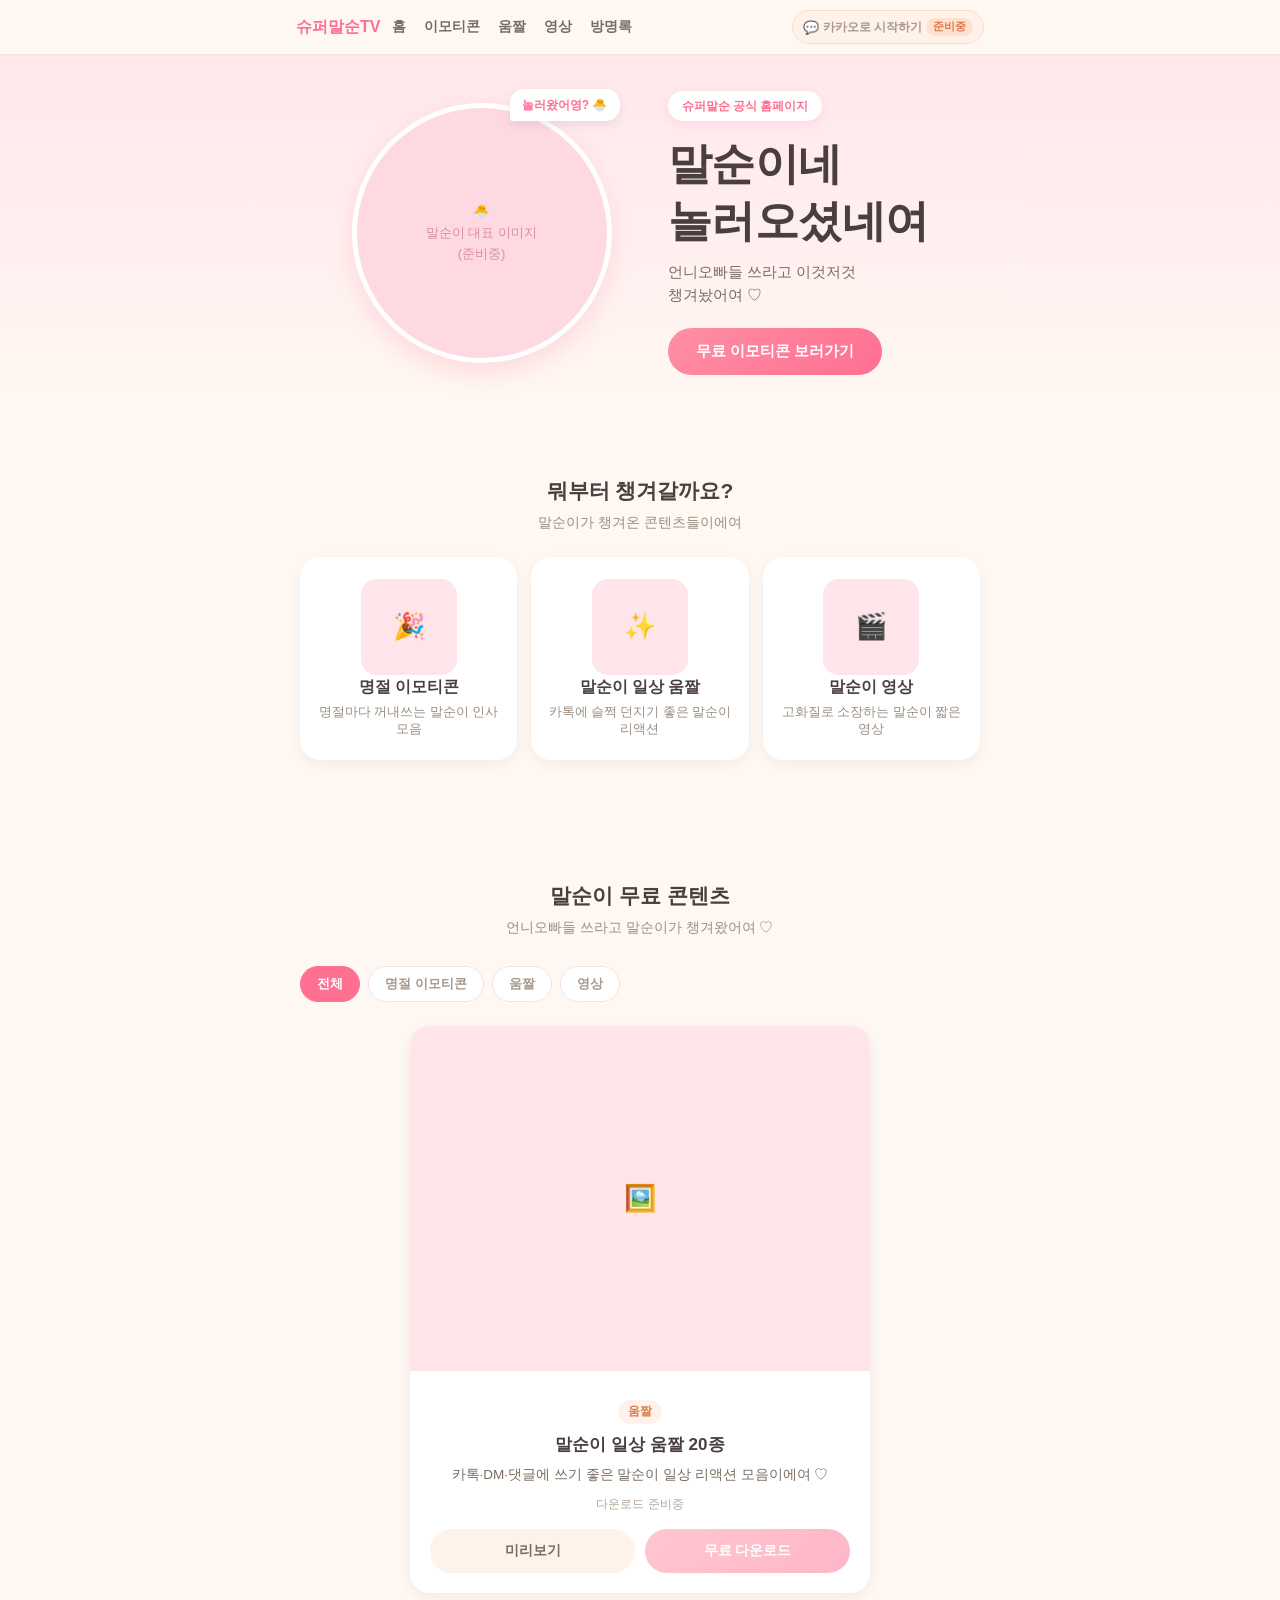
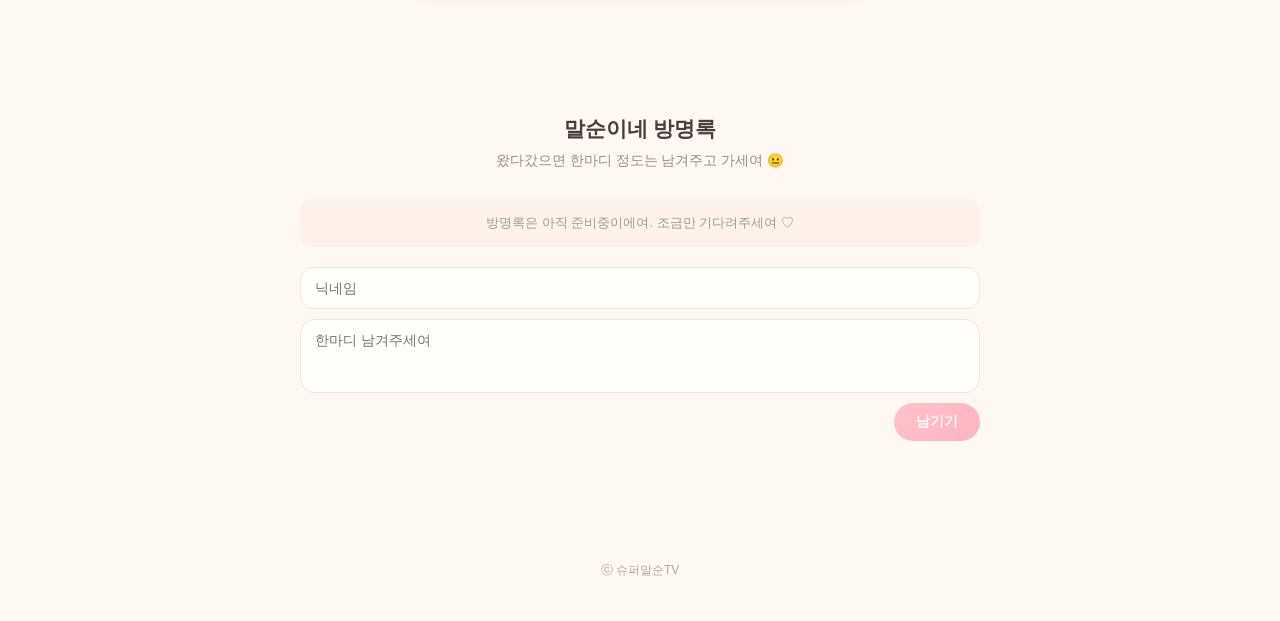
==== commit 3c5795ca: "Turn admin.html into a full CMS for the public site - admin.html/admin.js/admin.css: 5-tab admin (da" ====
--- a/index.html
+++ b/index.html
@@ -11,7 +11,7 @@
   <!-- 상단 브랜드 헤더 -->
   <header class="site-header">
     <div class="site-header-inner">
-      <a href="#home" class="brand" data-scroll>슈퍼말순<span>TV</span></a>
+      <a href="#home" class="brand" id="brandText" data-scroll>슈퍼말순<span>TV</span></a>
 
       <nav class="main-nav" aria-label="주요 메뉴">
         <a href="#home" data-scroll>홈</a>
@@ -34,7 +34,7 @@
     <section id="home" class="hero">
       <div class="hero-inner">
         <div class="hero-text">
-          <p class="hero-badge">슈퍼말순 공식 홈페이지</p>
+          <p class="hero-badge" id="heroBadge">슈퍼말순 공식 홈페이지</p>
           <h1 class="hero-title">말순이네<br />놀러오셨네여</h1>
           <p class="hero-sub">언니오빠들 쓰라고 이것저것<br />챙겨놨어여 ♡</p>
           <button type="button" id="heroCta" class="btn btn-primary hero-cta">
@@ -56,11 +56,11 @@
 
     <!-- 카테고리 -->
     <section class="section category-section">
-      <h2 class="section-title">뭐부터 챙겨갈까요?</h2>
-      <p class="section-sub">말순이가 챙겨온 콘텐츠들이에여</p>
+      <h2 class="section-title" id="categorySectionTitle">뭐부터 챙겨갈까요?</h2>
+      <p class="section-sub" id="categorySectionSub">말순이가 챙겨온 콘텐츠들이에여</p>
 
       <div class="category-grid">
-        <button type="button" class="category-card" data-filter="holiday">
+        <button type="button" class="category-card" data-filter="holiday" data-category-id="holiday">
           <div class="category-image">
             <span class="placeholder-text small">🎉</span>
             <img src="images/category-holiday.png" alt="명절 이모티콘" onerror="this.remove()" />
@@ -69,7 +69,7 @@
           <p class="category-desc">명절마다 꺼내쓰는 말순이 인사 모음</p>
         </button>
 
-        <button type="button" class="category-card" data-filter="gif">
+        <button type="button" class="category-card" data-filter="gif" data-category-id="gif">
           <div class="category-image">
             <span class="placeholder-text small">✨</span>
             <img src="images/category-gif.png" alt="말순이 일상 움짤" onerror="this.remove()" />
@@ -78,7 +78,7 @@
           <p class="category-desc">카톡에 슬쩍 던지기 좋은 말순이 리액션</p>
         </button>
 
-        <button type="button" class="category-card" data-filter="video">
+        <button type="button" class="category-card" data-filter="video" data-category-id="video">
           <div class="category-image">
             <span class="placeholder-text small">🎬</span>
             <img src="images/category-video.png" alt="말순이 영상" onerror="this.remove()" />
@@ -96,8 +96,8 @@
           <img src="images/malsoon-icon.png" alt="" onerror="this.parentElement.style.display='none'" />
         </div>
         <div>
-          <h2 class="section-title">말순이 무료 콘텐츠</h2>
-          <p class="section-sub">언니오빠들 쓰라고 말순이가 챙겨왔어여 ♡</p>
+          <h2 class="section-title" id="contentSectionTitle">말순이 무료 콘텐츠</h2>
+          <p class="section-sub" id="contentSectionSub">언니오빠들 쓰라고 말순이가 챙겨왔어여 ♡</p>
         </div>
       </div>
 
@@ -139,8 +139,8 @@
     <section id="guestbookSection" class="section guestbook-section">
       <div class="guestbook-header">
         <div>
-          <h2 class="section-title">말순이네 방명록</h2>
-          <p class="section-sub">왔다갔으면 한마디 정도는 남겨주고 가세여 😐</p>
+          <h2 class="section-title" id="guestbookSectionTitle">말순이네 방명록</h2>
+          <p class="section-sub" id="guestbookSectionSub">왔다갔으면 한마디 정도는 남겨주고 가세여 😐</p>
         </div>
         <div class="guestbook-character">
           <img src="images/malsoon-guestbook.png" alt="" onerror="this.parentElement.style.display='none'" />
@@ -176,7 +176,7 @@
     <div class="footer-character">
       <img src="images/malsoon-footer.png" alt="" onerror="this.parentElement.style.display='none'" />
     </div>
-    <p>ⓒ 슈퍼말순TV</p>
+    <p id="footerText">ⓒ 슈퍼말순TV</p>
   </footer>
 
   <!-- Supabase 클라이언트 (방명록 / 콘텐츠 / HERO 설정 조회용) -->
